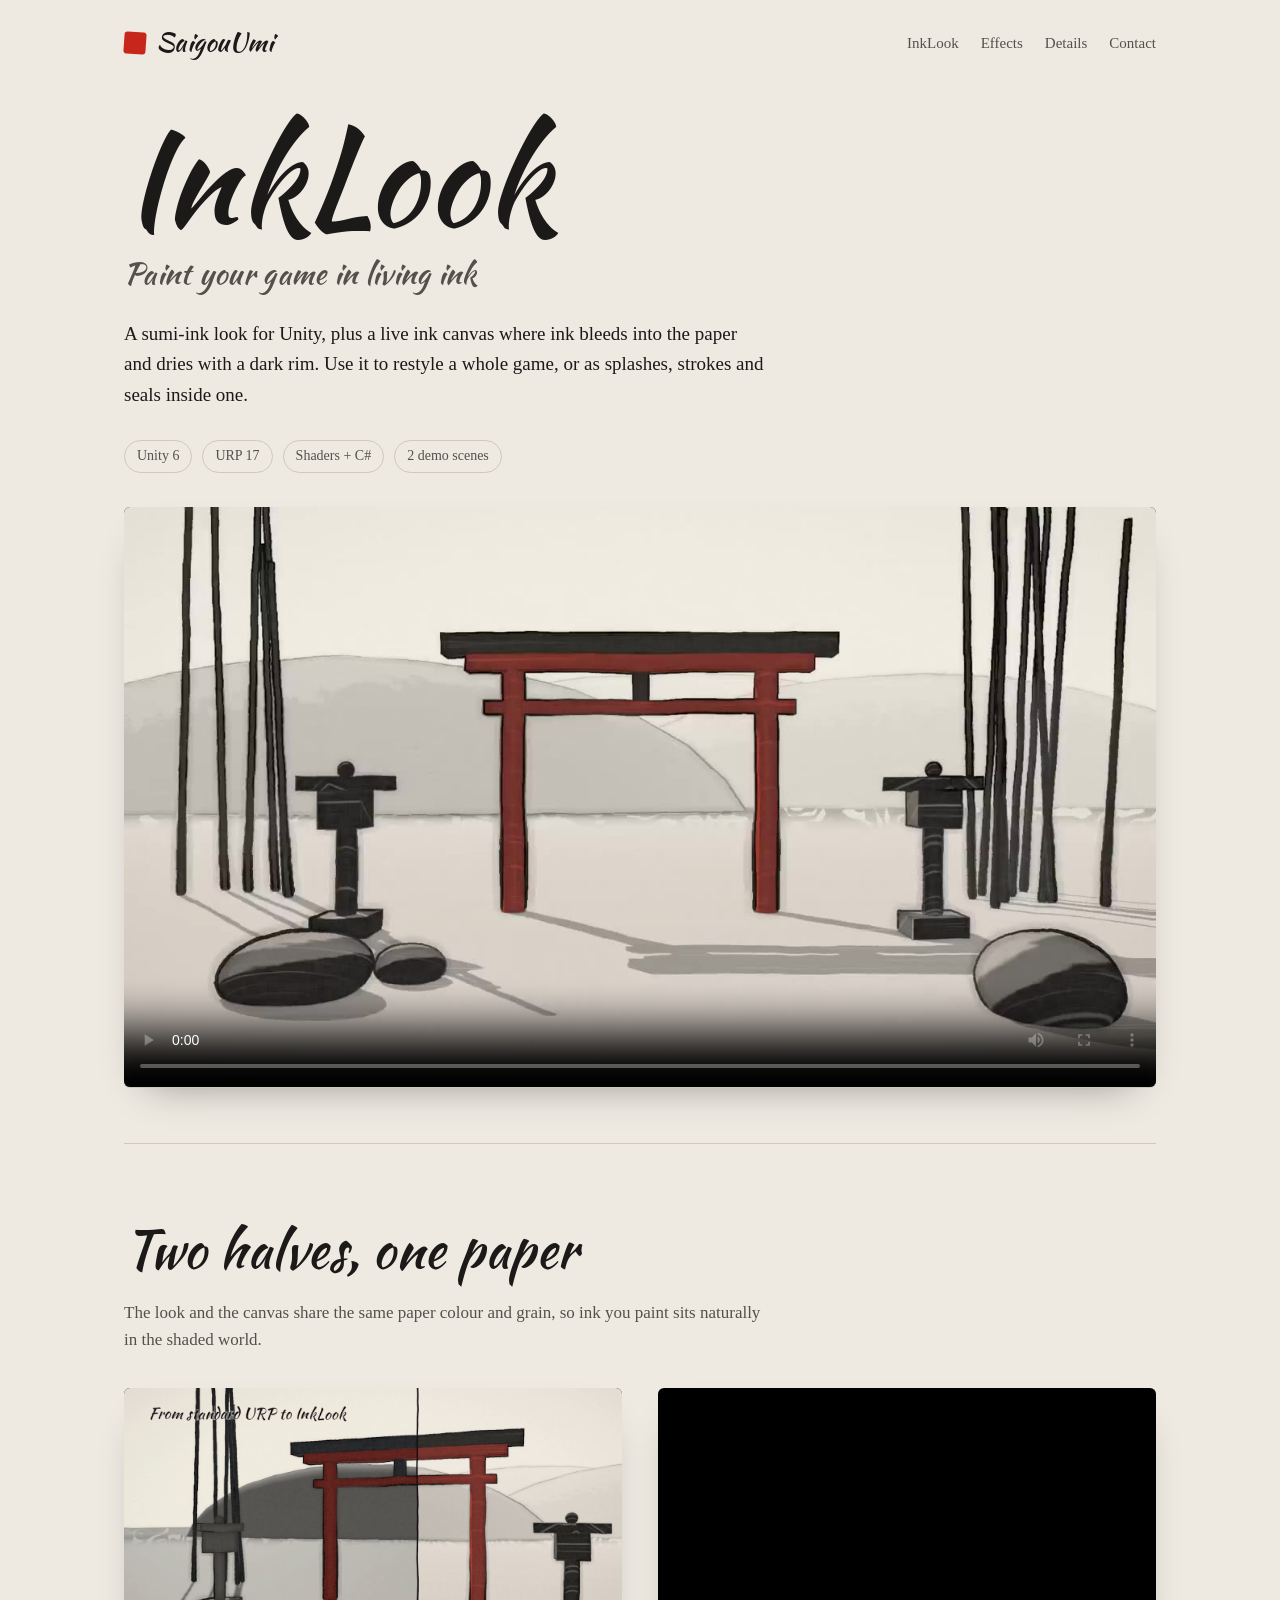
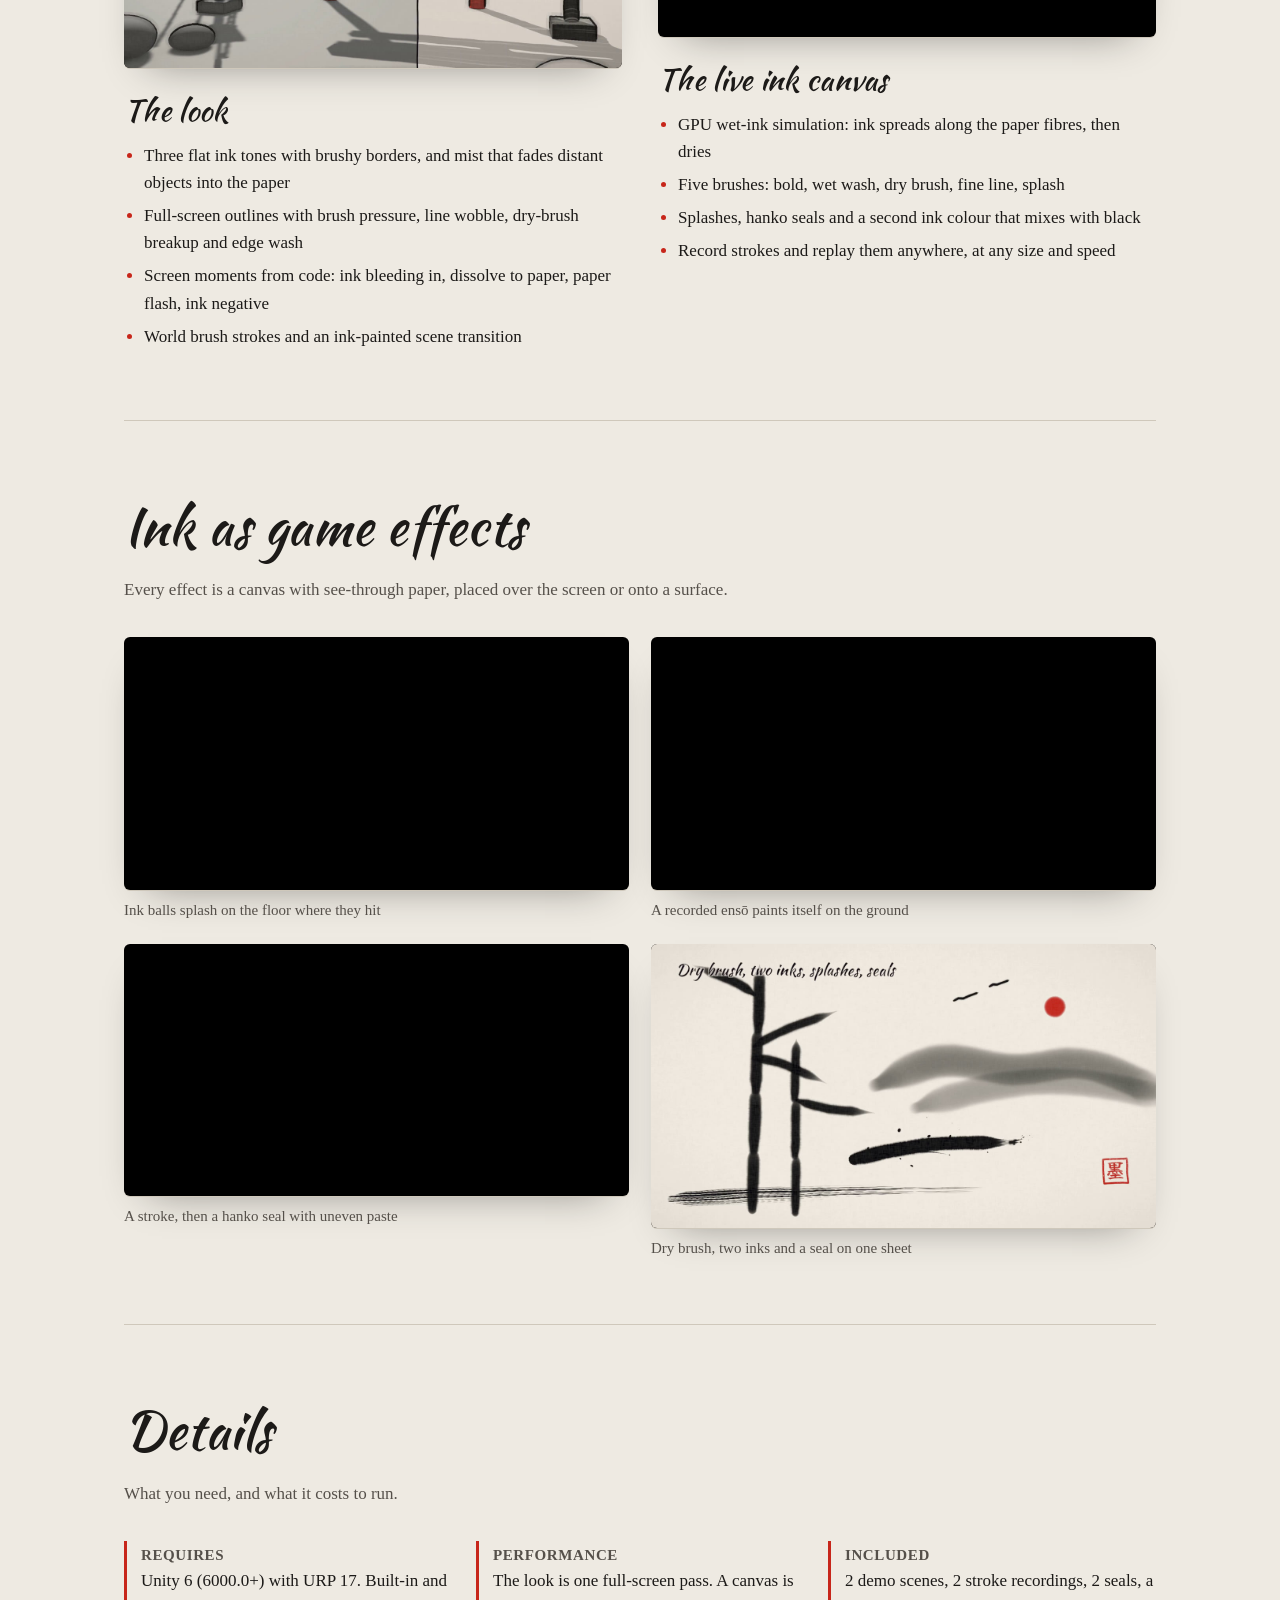
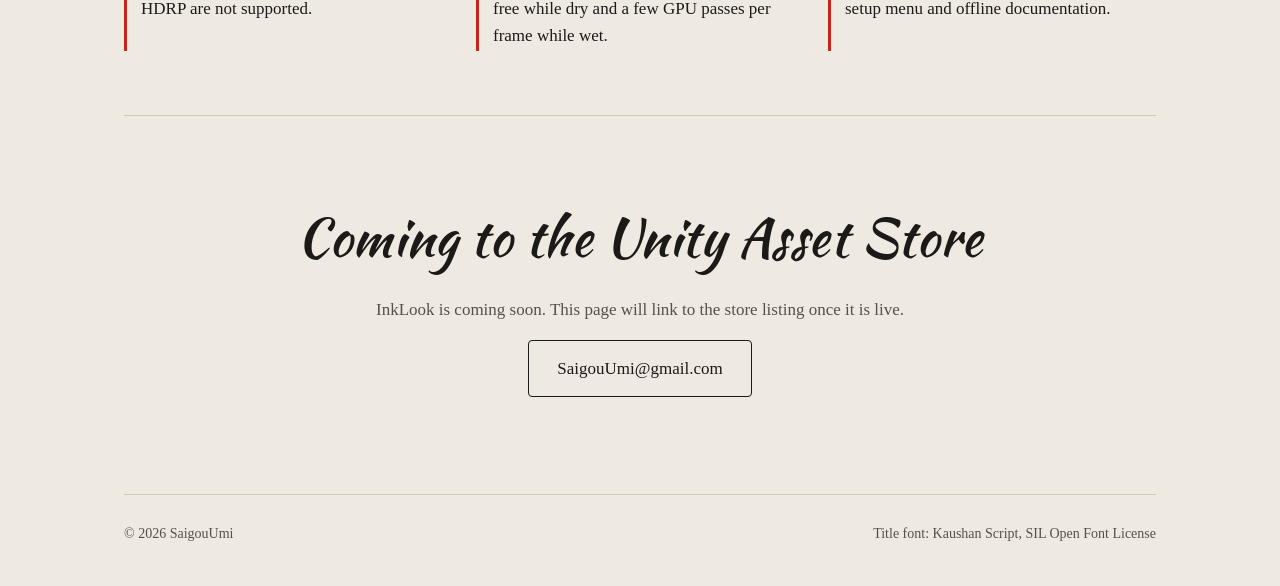
==== index.html @ b43e81ab "Documentation + Marketing Website." ====
<!DOCTYPE html>
<html lang="en">
<head>
<meta charset="utf-8">
<meta name="viewport" content="width=device-width, initial-scale=1">
<title>SaigouUmi · InkLook for Unity</title>
<meta name="description" content="InkLook: a sumi-ink look and a live wet-ink canvas for Unity 6 URP, by SaigouUmi.">
<meta property="og:title" content="InkLook by SaigouUmi">
<meta property="og:description" content="Paint your game in living ink. A sumi-ink look and live wet-ink canvas for Unity 6 URP.">
<meta property="og:image" content="media/cover.jpg">
<link rel="icon" href="favicon.png">
<style>
@font-face { font-family: "Kaushan"; src: url("fonts/KaushanScript-Regular.ttf") format("truetype"); font-display: swap; }
:root {
  --paper: #eeeae2;
  --paper-deep: #e4dfd4;
  --ink: #1c1a18;
  --ink-soft: #55504a;
  --rule: #cfc8bb;
  --red: #c7261a;
}
* { box-sizing: border-box; }
html { scroll-behavior: smooth; }
body {
  margin: 0; background: var(--paper); color: var(--ink);
  font: 17px/1.6 "Iowan Old Style", "Palatino Linotype", Palatino, Georgia, serif;
}
a { color: inherit; text-decoration-color: var(--red); text-underline-offset: 3px; }
.wrap { max-width: 1080px; margin: 0 auto; padding: 0 24px; }
.brush { font-family: "Kaushan", cursive; font-weight: 400; letter-spacing: .01em; }

header.top { display: flex; align-items: center; justify-content: space-between; padding: 22px 0; }
header.top .mark { display: flex; align-items: center; gap: 10px; font-size: 26px; text-decoration: none; }
header.top .mark i { width: 22px; height: 22px; background: var(--red); border-radius: 3px; display: inline-block; transform: rotate(4deg); }
header.top nav a { margin-left: 22px; font-size: 15px; color: var(--ink-soft); text-decoration: none; }
header.top nav a:hover { color: var(--ink); }

.hero { padding: 28px 0 56px; }
.hero h1 { font-size: clamp(64px, 11vw, 132px); line-height: .95; margin: 0; }
.hero .tag { font-size: clamp(22px, 3vw, 30px); margin: 10px 0 0; color: var(--ink-soft); }
.hero .lede { max-width: 640px; margin: 22px 0 30px; font-size: 19px; }
.badges { display: flex; flex-wrap: wrap; gap: 10px; margin-bottom: 34px; }
.badges span { border: 1px solid var(--rule); padding: 4px 12px; border-radius: 999px; font-size: 14px; color: var(--ink-soft); }
.frame { background: #000; border-radius: 6px; overflow: hidden; box-shadow: 0 1px 0 var(--rule), 0 18px 40px -24px rgba(0,0,0,.45); }
.frame video, .frame img { display: block; width: 100%; height: auto; }

section { padding: 64px 0; border-top: 1px solid var(--rule); }
section h2 { font-size: clamp(36px, 5vw, 52px); margin: 0 0 8px; }
section .sub { color: var(--ink-soft); margin: 0 0 34px; max-width: 640px; }

.halves { display: grid; grid-template-columns: 1fr 1fr; gap: 36px; }
.half h3 { font-size: 30px; margin: 18px 0 8px; }
.half ul { margin: 0; padding-left: 20px; }
.half li { margin: 6px 0; }
.half li::marker { color: var(--red); }

.loops { display: grid; grid-template-columns: repeat(2, 1fr); gap: 22px; }
.loop figcaption { font-size: 15px; color: var(--ink-soft); margin-top: 8px; }
figure { margin: 0; }

.shots { display: grid; grid-template-columns: repeat(3, 1fr); gap: 16px; }

.facts { display: grid; grid-template-columns: repeat(3, 1fr); gap: 24px; }
.facts div { border-left: 3px solid var(--red); padding: 2px 0 2px 14px; }
.facts b { display: block; font-size: 15px; letter-spacing: .04em; text-transform: uppercase; color: var(--ink-soft); font-weight: 600; }

.cta { text-align: center; padding: 80px 0; }
.cta h2 { margin-bottom: 14px; }
.button { display: inline-block; background: var(--ink); color: var(--paper); text-decoration: none; padding: 14px 28px; border-radius: 4px; font-size: 17px; }
.button.soon { background: transparent; color: var(--ink); border: 1.5px solid var(--ink); }
.cta p { color: var(--ink-soft); }

footer { border-top: 1px solid var(--rule); padding: 28px 0 40px; color: var(--ink-soft); font-size: 14px; display: flex; justify-content: space-between; flex-wrap: wrap; gap: 12px; }

@media (max-width: 760px) {
  .halves, .loops, .shots, .facts { grid-template-columns: 1fr; }
  header.top nav { display: none; }
}
</style>
</head>
<body>
<div class="wrap">
  <header class="top">
    <a class="mark brush" href="#"><i></i>SaigouUmi</a>
    <nav><a href="#inklook">InkLook</a><a href="#effects">Effects</a><a href="#details">Details</a><a href="#contact">Contact</a></nav>
  </header>

  <div class="hero" id="inklook">
    <h1 class="brush">InkLook</h1>
    <p class="tag brush">Paint your game in living ink</p>
    <p class="lede">A sumi-ink look for Unity, plus a live ink canvas where ink bleeds into the paper and dries with a dark rim. Use it to restyle a whole game, or as splashes, strokes and seals inside one.</p>
    <div class="badges"><span>Unity 6</span><span>URP 17</span><span>Shaders + C#</span><span>2 demo scenes</span></div>
    <div class="frame">
      <video controls preload="metadata" poster="media/poster.jpg" playsinline>
        <source src="media/trailer.mp4" type="video/mp4">
      </video>
    </div>
  </div>

  <section>
    <h2 class="brush">Two halves, one paper</h2>
    <p class="sub">The look and the canvas share the same paper colour and grain, so ink you paint sits naturally in the shaded world.</p>
    <div class="halves">
      <div class="half">
        <div class="frame"><img src="media/shot_02.jpg" alt="A torii gate split between standard URP lighting and the InkLook ink style" loading="lazy"></div>
        <h3 class="brush">The look</h3>
        <ul>
          <li>Three flat ink tones with brushy borders, and mist that fades distant objects into the paper</li>
          <li>Full-screen outlines with brush pressure, line wobble, dry-brush breakup and edge wash</li>
          <li>Screen moments from code: ink bleeding in, dissolve to paper, paper flash, ink negative</li>
          <li>World brush strokes and an ink-painted scene transition</li>
        </ul>
      </div>
      <div class="half">
        <div class="frame"><video autoplay muted loop playsinline preload="metadata" src="media/loop_wet.mp4" aria-label="A wet ink wash bleeding into paper"></video></div>
        <h3 class="brush">The live ink canvas</h3>
        <ul>
          <li>GPU wet-ink simulation: ink spreads along the paper fibres, then dries</li>
          <li>Five brushes: bold, wet wash, dry brush, fine line, splash</li>
          <li>Splashes, hanko seals and a second ink colour that mixes with black</li>
          <li>Record strokes and replay them anywhere, at any size and speed</li>
        </ul>
      </div>
    </div>
  </section>

  <section id="effects">
    <h2 class="brush">Ink as game effects</h2>
    <p class="sub">Every effect is a canvas with see-through paper, placed over the screen or onto a surface.</p>
    <div class="loops">
      <figure class="loop"><div class="frame"><video autoplay muted loop playsinline preload="metadata" src="media/loop_floor.mp4"></video></div><figcaption>Ink balls splash on the floor where they hit</figcaption></figure>
      <figure class="loop"><div class="frame"><video autoplay muted loop playsinline preload="metadata" src="media/loop_enso.mp4"></video></div><figcaption>A recorded ensō paints itself on the ground</figcaption></figure>
      <figure class="loop"><div class="frame"><video autoplay muted loop playsinline preload="metadata" src="media/loop_seal.mp4"></video></div><figcaption>A stroke, then a hanko seal with uneven paste</figcaption></figure>
      <figure class="loop"><div class="frame"><img src="media/shot_05.jpg" alt="Brush strokes, a vermilion sun and a red seal painted on the canvas" loading="lazy"></div><figcaption>Dry brush, two inks and a seal on one sheet</figcaption></figure>
    </div>
  </section>

  <section id="details">
    <h2 class="brush">Details</h2>
    <p class="sub">What you need, and what it costs to run.</p>
    <div class="facts">
      <div><b>Requires</b>Unity 6 (6000.0+) with URP 17. Built-in and HDRP are not supported.</div>
      <div><b>Performance</b>The look is one full-screen pass. A canvas is free while dry and a few GPU passes per frame while wet.</div>
      <div><b>Included</b>2 demo scenes, 2 stroke recordings, 2 seals, a setup menu and offline documentation.</div>
    </div>
  </section>

  <section class="cta" id="contact">
    <h2 class="brush">Coming to the Unity Asset Store</h2>
    <p>InkLook is coming soon. This page will link to the store listing once it is live.</p>
    <p><a class="button soon" href="mailto:SaigouUmi@gmail.com">SaigouUmi@gmail.com</a></p>
  </section>

  <footer>
    <span>© 2026 SaigouUmi</span>
    <span>Title font: Kaushan Script, SIL Open Font License</span>
  </footer>
</div>
</body>
</html>
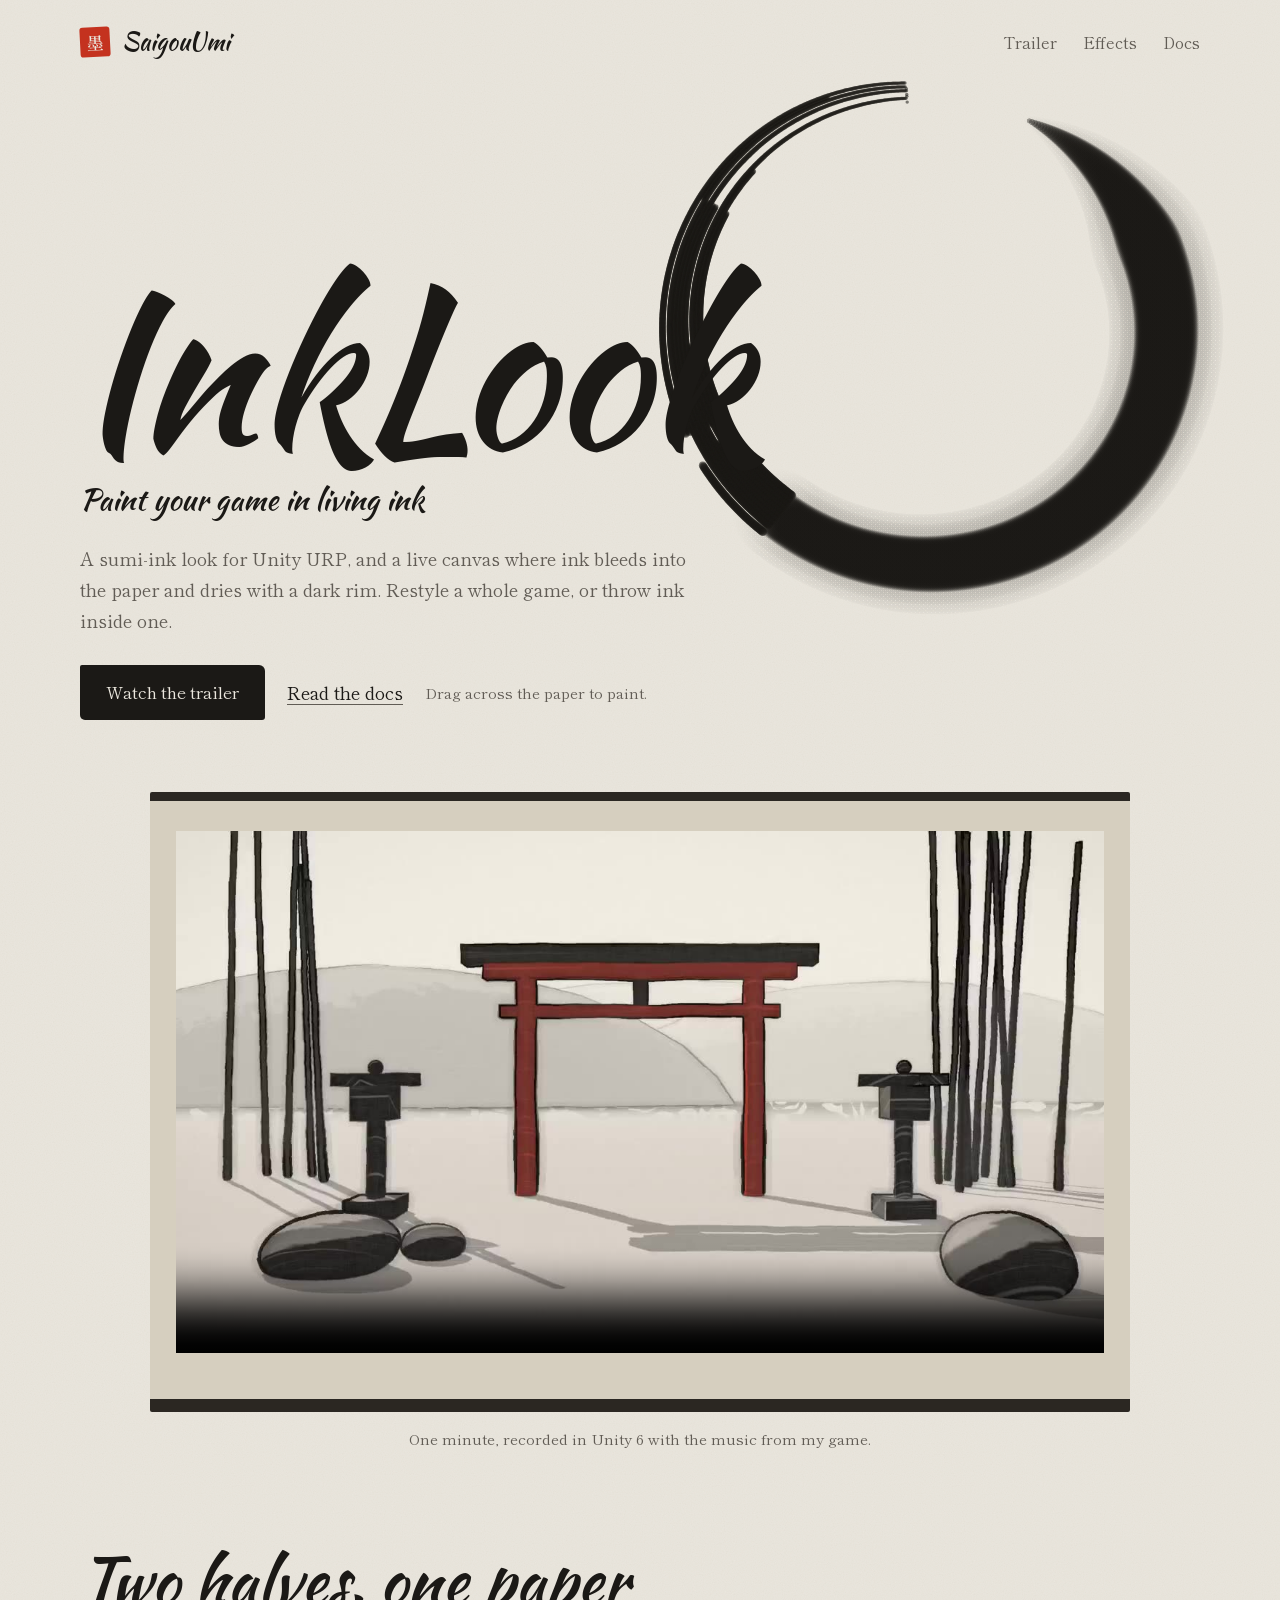
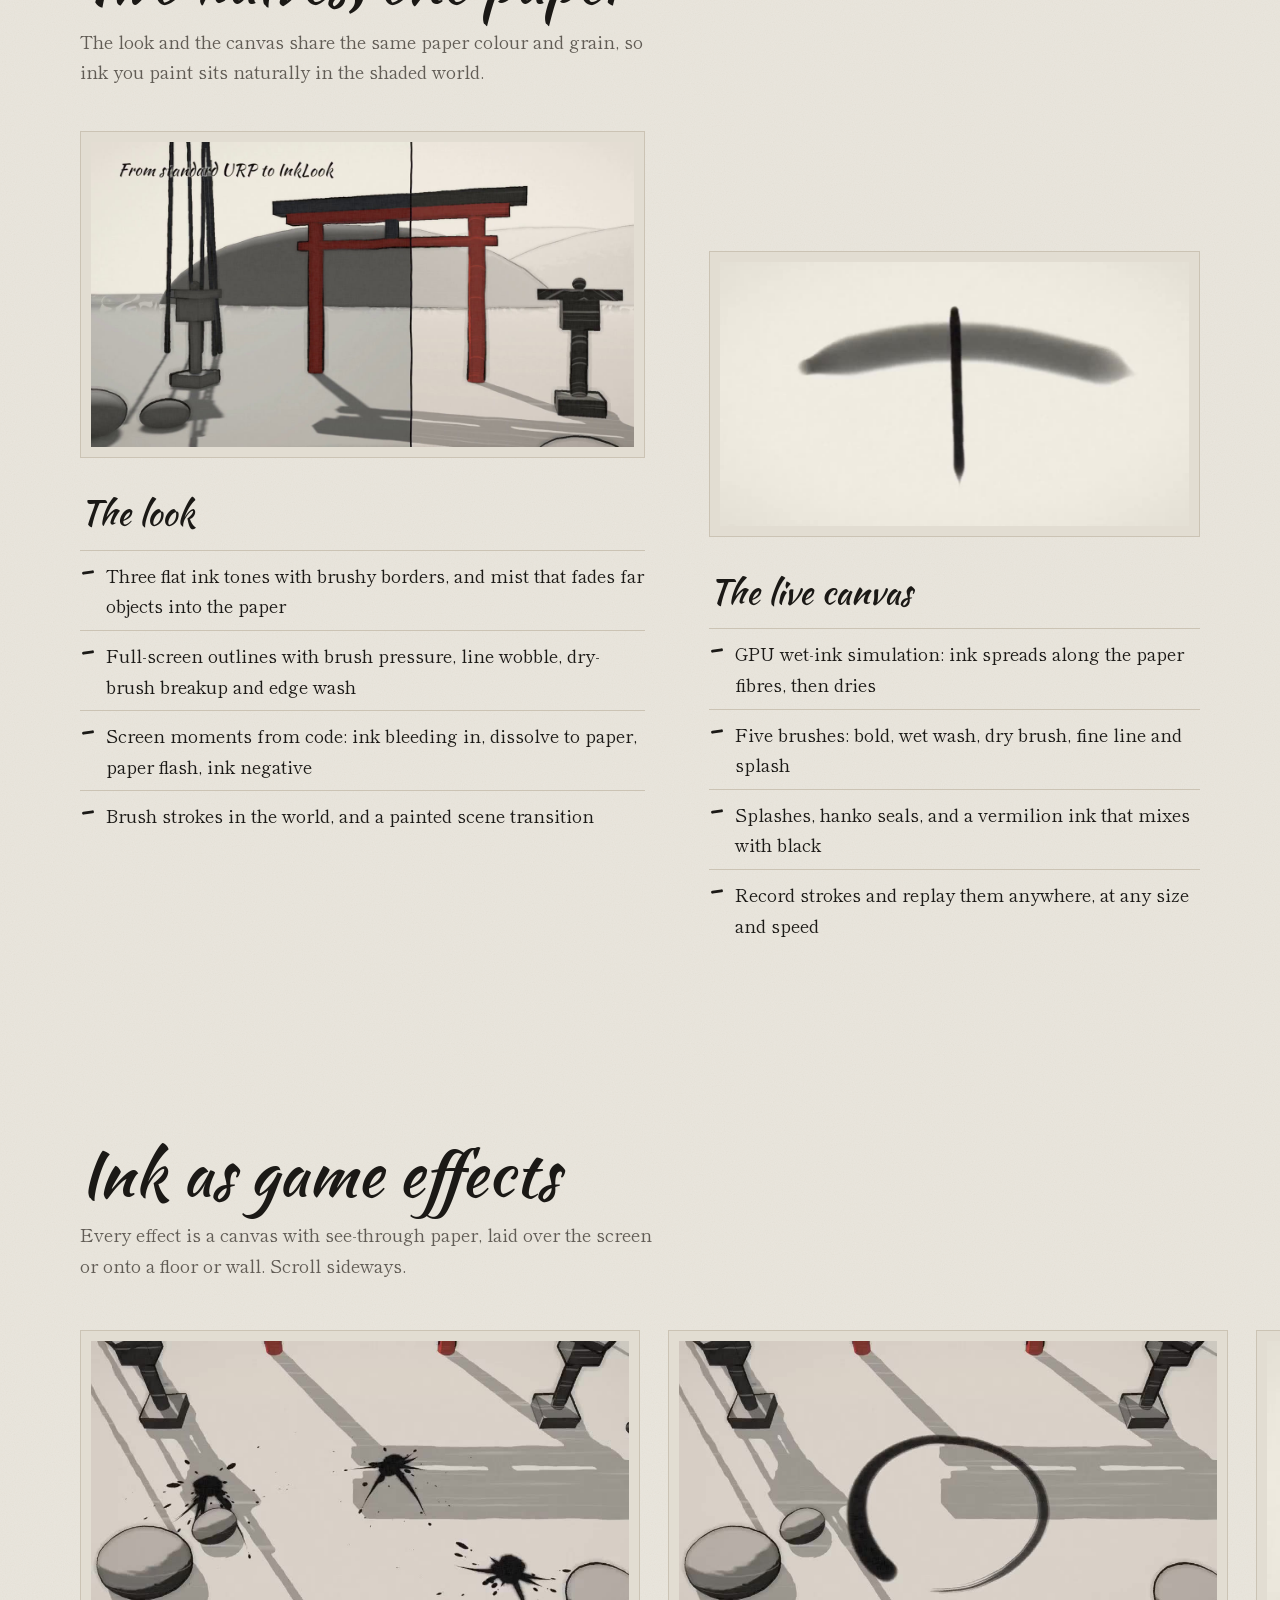
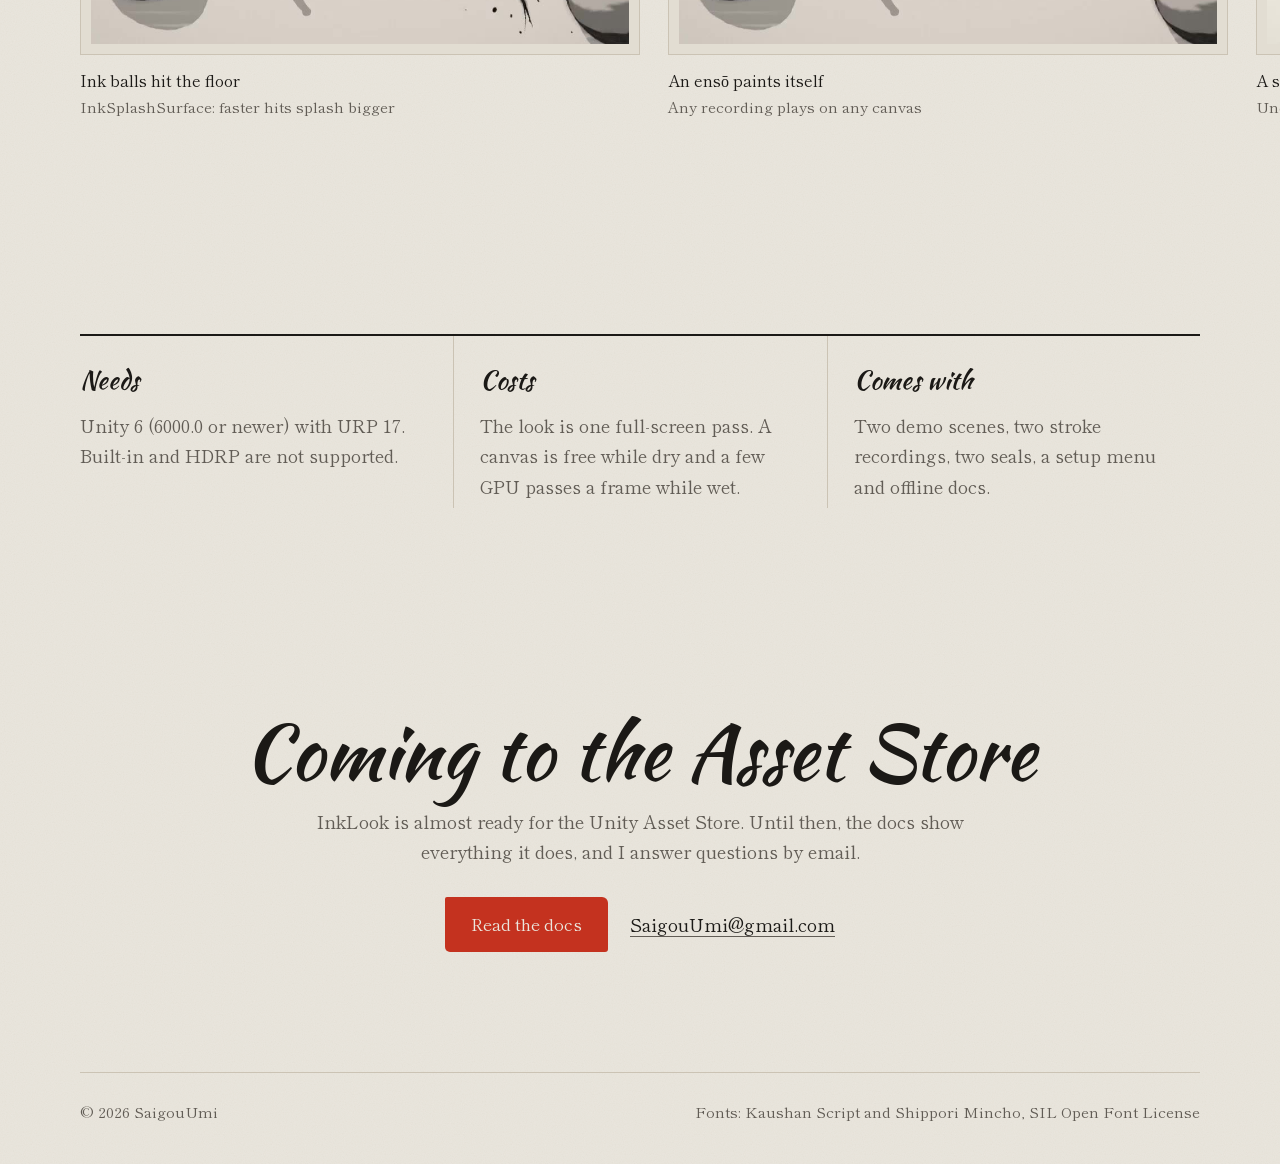
==== commit f304bcc5: "Update index.html" ====
--- a/index.html
+++ b/index.html
@@ -3,121 +3,73 @@
 <head>
 <meta charset="utf-8">
 <meta name="viewport" content="width=device-width, initial-scale=1">
-<title>SaigouUmi · InkLook for Unity</title>
-<meta name="description" content="InkLook: a sumi-ink look and a live wet-ink canvas for Unity 6 URP, by SaigouUmi.">
+<title>InkLook · sumi ink for Unity URP · SaigouUmi</title>
+<meta name="description" content="InkLook makes a Unity game look painted in sumi ink, with a live canvas where ink bleeds into the paper. Unity 6, URP 17.">
 <meta property="og:title" content="InkLook by SaigouUmi">
-<meta property="og:description" content="Paint your game in living ink. A sumi-ink look and live wet-ink canvas for Unity 6 URP.">
-<meta property="og:image" content="media/cover.jpg">
+<meta property="og:description" content="Paint your game in living ink. A sumi-ink look and a live wet-ink canvas for Unity 6 URP.">
+<meta property="og:image" content="https://saigouumi.github.io/inklook/media/cover.jpg">
 <link rel="icon" href="favicon.png">
-<style>
-@font-face { font-family: "Kaushan"; src: url("fonts/KaushanScript-Regular.ttf") format("truetype"); font-display: swap; }
-:root {
-  --paper: #eeeae2;
-  --paper-deep: #e4dfd4;
-  --ink: #1c1a18;
-  --ink-soft: #55504a;
-  --rule: #cfc8bb;
-  --red: #c7261a;
-}
-* { box-sizing: border-box; }
-html { scroll-behavior: smooth; }
-body {
-  margin: 0; background: var(--paper); color: var(--ink);
-  font: 17px/1.6 "Iowan Old Style", "Palatino Linotype", Palatino, Georgia, serif;
-}
-a { color: inherit; text-decoration-color: var(--red); text-underline-offset: 3px; }
-.wrap { max-width: 1080px; margin: 0 auto; padding: 0 24px; }
-.brush { font-family: "Kaushan", cursive; font-weight: 400; letter-spacing: .01em; }
-
-header.top { display: flex; align-items: center; justify-content: space-between; padding: 22px 0; }
-header.top .mark { display: flex; align-items: center; gap: 10px; font-size: 26px; text-decoration: none; }
-header.top .mark i { width: 22px; height: 22px; background: var(--red); border-radius: 3px; display: inline-block; transform: rotate(4deg); }
-header.top nav a { margin-left: 22px; font-size: 15px; color: var(--ink-soft); text-decoration: none; }
-header.top nav a:hover { color: var(--ink); }
-
-.hero { padding: 28px 0 56px; }
-.hero h1 { font-size: clamp(64px, 11vw, 132px); line-height: .95; margin: 0; }
-.hero .tag { font-size: clamp(22px, 3vw, 30px); margin: 10px 0 0; color: var(--ink-soft); }
-.hero .lede { max-width: 640px; margin: 22px 0 30px; font-size: 19px; }
-.badges { display: flex; flex-wrap: wrap; gap: 10px; margin-bottom: 34px; }
-.badges span { border: 1px solid var(--rule); padding: 4px 12px; border-radius: 999px; font-size: 14px; color: var(--ink-soft); }
-.frame { background: #000; border-radius: 6px; overflow: hidden; box-shadow: 0 1px 0 var(--rule), 0 18px 40px -24px rgba(0,0,0,.45); }
-.frame video, .frame img { display: block; width: 100%; height: auto; }
-
-section { padding: 64px 0; border-top: 1px solid var(--rule); }
-section h2 { font-size: clamp(36px, 5vw, 52px); margin: 0 0 8px; }
-section .sub { color: var(--ink-soft); margin: 0 0 34px; max-width: 640px; }
-
-.halves { display: grid; grid-template-columns: 1fr 1fr; gap: 36px; }
-.half h3 { font-size: 30px; margin: 18px 0 8px; }
-.half ul { margin: 0; padding-left: 20px; }
-.half li { margin: 6px 0; }
-.half li::marker { color: var(--red); }
-
-.loops { display: grid; grid-template-columns: repeat(2, 1fr); gap: 22px; }
-.loop figcaption { font-size: 15px; color: var(--ink-soft); margin-top: 8px; }
-figure { margin: 0; }
-
-.shots { display: grid; grid-template-columns: repeat(3, 1fr); gap: 16px; }
-
-.facts { display: grid; grid-template-columns: repeat(3, 1fr); gap: 24px; }
-.facts div { border-left: 3px solid var(--red); padding: 2px 0 2px 14px; }
-.facts b { display: block; font-size: 15px; letter-spacing: .04em; text-transform: uppercase; color: var(--ink-soft); font-weight: 600; }
-
-.cta { text-align: center; padding: 80px 0; }
-.cta h2 { margin-bottom: 14px; }
-.button { display: inline-block; background: var(--ink); color: var(--paper); text-decoration: none; padding: 14px 28px; border-radius: 4px; font-size: 17px; }
-.button.soon { background: transparent; color: var(--ink); border: 1.5px solid var(--ink); }
-.cta p { color: var(--ink-soft); }
-
-footer { border-top: 1px solid var(--rule); padding: 28px 0 40px; color: var(--ink-soft); font-size: 14px; display: flex; justify-content: space-between; flex-wrap: wrap; gap: 12px; }
-
-@media (max-width: 760px) {
-  .halves, .loops, .shots, .facts { grid-template-columns: 1fr; }
-  header.top nav { display: none; }
-}
-</style>
+<link rel="preconnect" href="https://fonts.googleapis.com">
+<link rel="preconnect" href="https://fonts.gstatic.com" crossorigin>
+<link href="https://fonts.googleapis.com/css2?family=Shippori+Mincho:wght@400;600&display=swap" rel="stylesheet">
+<link rel="stylesheet" href="style.css">
 </head>
 <body>
-<div class="wrap">
-  <header class="top">
-    <a class="mark brush" href="#"><i></i>SaigouUmi</a>
-    <nav><a href="#inklook">InkLook</a><a href="#effects">Effects</a><a href="#details">Details</a><a href="#contact">Contact</a></nav>
-  </header>
-
-  <div class="hero" id="inklook">
-    <h1 class="brush">InkLook</h1>
-    <p class="tag brush">Paint your game in living ink</p>
-    <p class="lede">A sumi-ink look for Unity, plus a live ink canvas where ink bleeds into the paper and dries with a dark rim. Use it to restyle a whole game, or as splashes, strokes and seals inside one.</p>
-    <div class="badges"><span>Unity 6</span><span>URP 17</span><span>Shaders + C#</span><span>2 demo scenes</span></div>
-    <div class="frame">
+
+<div class="hero">
+  <canvas id="enso" aria-hidden="true"></canvas>
+  <canvas id="wet" aria-label="Paper you can paint on with your mouse or finger"></canvas>
+  <div class="wrap">
+    <header class="bar">
+      <a class="maker brush" href="./"><span class="seal" aria-hidden="true">墨</span>SaigouUmi</a>
+      <nav><a href="#trailer">Trailer</a><a href="#effects">Effects</a><a href="docs.html">Docs</a></nav>
+    </header>
+    <div class="copy">
+      <h1 class="wordmark brush">InkLook</h1>
+      <p class="tag brush">Paint your game in living ink</p>
+      <p class="lede">A sumi-ink look for Unity URP, and a live canvas where ink bleeds into the paper and dries with a dark rim. Restyle a whole game, or throw ink inside one.</p>
+      <div class="actions">
+        <a class="btn" href="#trailer">Watch the trailer</a>
+        <a href="docs.html">Read the docs</a>
+        <span class="hint">Drag across the paper to paint.</span>
+      </div>
+    </div>
+  </div>
+</div>
+
+<main class="wrap">
+  <div class="scroll" id="trailer">
+    <div class="mount">
       <video controls preload="metadata" poster="media/poster.jpg" playsinline>
         <source src="media/trailer.mp4" type="video/mp4">
       </video>
     </div>
+    <p>One minute, recorded in Unity 6 with the music from my game.</p>
   </div>
 
   <section>
-    <h2 class="brush">Two halves, one paper</h2>
-    <p class="sub">The look and the canvas share the same paper colour and grain, so ink you paint sits naturally in the shaded world.</p>
+    <div class="lead-in">
+      <h2 class="brush">Two halves, one paper</h2>
+      <p>The look and the canvas share the same paper colour and grain, so ink you paint sits naturally in the shaded world.</p>
+    </div>
     <div class="halves">
       <div class="half">
-        <div class="frame"><img src="media/shot_02.jpg" alt="A torii gate split between standard URP lighting and the InkLook ink style" loading="lazy"></div>
+        <div class="frame"><img src="media/shot_02.jpg" alt="A torii gate, half in standard URP lighting and half in the InkLook style" width="1280" height="720"></div>
         <h3 class="brush">The look</h3>
         <ul>
-          <li>Three flat ink tones with brushy borders, and mist that fades distant objects into the paper</li>
+          <li>Three flat ink tones with brushy borders, and mist that fades far objects into the paper</li>
           <li>Full-screen outlines with brush pressure, line wobble, dry-brush breakup and edge wash</li>
           <li>Screen moments from code: ink bleeding in, dissolve to paper, paper flash, ink negative</li>
-          <li>World brush strokes and an ink-painted scene transition</li>
+          <li>Brush strokes in the world, and a painted scene transition</li>
         </ul>
       </div>
       <div class="half">
-        <div class="frame"><video autoplay muted loop playsinline preload="metadata" src="media/loop_wet.mp4" aria-label="A wet ink wash bleeding into paper"></video></div>
-        <h3 class="brush">The live ink canvas</h3>
+        <div class="frame"><video autoplay muted loop playsinline preload="metadata" poster="media/poster_wet.jpg" src="media/loop_wet.mp4" aria-label="A wet wash bleeding into the paper, crossed by a bold stroke"></video></div>
+        <h3 class="brush">The live canvas</h3>
         <ul>
           <li>GPU wet-ink simulation: ink spreads along the paper fibres, then dries</li>
-          <li>Five brushes: bold, wet wash, dry brush, fine line, splash</li>
-          <li>Splashes, hanko seals and a second ink colour that mixes with black</li>
+          <li>Five brushes: bold, wet wash, dry brush, fine line and splash</li>
+          <li>Splashes, hanko seals, and a vermilion ink that mixes with black</li>
           <li>Record strokes and replay them anywhere, at any size and speed</li>
         </ul>
       </div>
@@ -125,36 +77,149 @@
   </section>
 
   <section id="effects">
-    <h2 class="brush">Ink as game effects</h2>
-    <p class="sub">Every effect is a canvas with see-through paper, placed over the screen or onto a surface.</p>
-    <div class="loops">
-      <figure class="loop"><div class="frame"><video autoplay muted loop playsinline preload="metadata" src="media/loop_floor.mp4"></video></div><figcaption>Ink balls splash on the floor where they hit</figcaption></figure>
-      <figure class="loop"><div class="frame"><video autoplay muted loop playsinline preload="metadata" src="media/loop_enso.mp4"></video></div><figcaption>A recorded ensō paints itself on the ground</figcaption></figure>
-      <figure class="loop"><div class="frame"><video autoplay muted loop playsinline preload="metadata" src="media/loop_seal.mp4"></video></div><figcaption>A stroke, then a hanko seal with uneven paste</figcaption></figure>
-      <figure class="loop"><div class="frame"><img src="media/shot_05.jpg" alt="Brush strokes, a vermilion sun and a red seal painted on the canvas" loading="lazy"></div><figcaption>Dry brush, two inks and a seal on one sheet</figcaption></figure>
+    <div class="lead-in">
+      <h2 class="brush">Ink as game effects</h2>
+      <p>Every effect is a canvas with see-through paper, laid over the screen or onto a floor or wall. Scroll sideways.</p>
+    </div>
+    <div class="emaki" tabindex="0" aria-label="Effect clips, scroll sideways">
+      <figure><div class="frame"><video autoplay muted loop playsinline preload="metadata" poster="media/poster_floor.jpg" src="media/loop_floor.mp4"></video></div>
+        <figcaption>Ink balls hit the floor<span>InkSplashSurface: faster hits splash bigger</span></figcaption></figure>
+      <figure><div class="frame"><video autoplay muted loop playsinline preload="metadata" poster="media/poster_enso.jpg" src="media/loop_enso.mp4"></video></div>
+        <figcaption>An ensō paints itself<span>Any recording plays on any canvas</span></figcaption></figure>
+      <figure><div class="frame"><video autoplay muted loop playsinline preload="metadata" poster="media/poster_seal.jpg" src="media/loop_seal.mp4"></video></div>
+        <figcaption>A stroke, then a seal<span>Uneven paste and missed specks, like a real hanko</span></figcaption></figure>
+      <figure><div class="frame"><img src="media/shot_05.jpg" alt="Bamboo in dry brush, a vermilion sun, a wash and a red seal on one sheet" width="1280" height="720"></div>
+        <figcaption>Two inks on one sheet<span>Dry brush, wash, vermilion and a seal</span></figcaption></figure>
     </div>
   </section>
 
-  <section id="details">
-    <h2 class="brush">Details</h2>
-    <p class="sub">What you need, and what it costs to run.</p>
+  <section>
     <div class="facts">
-      <div><b>Requires</b>Unity 6 (6000.0+) with URP 17. Built-in and HDRP are not supported.</div>
-      <div><b>Performance</b>The look is one full-screen pass. A canvas is free while dry and a few GPU passes per frame while wet.</div>
-      <div><b>Included</b>2 demo scenes, 2 stroke recordings, 2 seals, a setup menu and offline documentation.</div>
+      <div><h3 class="brush">Needs</h3><p>Unity 6 (6000.0 or newer) with URP 17. Built-in and HDRP are not supported.</p></div>
+      <div><h3 class="brush">Costs</h3><p>The look is one full-screen pass. A canvas is free while dry and a few GPU passes a frame while wet.</p></div>
+      <div><h3 class="brush">Comes with</h3><p>Two demo scenes, two stroke recordings, two seals, a setup menu and offline docs.</p></div>
     </div>
   </section>
 
-  <section class="cta" id="contact">
-    <h2 class="brush">Coming to the Unity Asset Store</h2>
-    <p>InkLook is coming soon. This page will link to the store listing once it is live.</p>
-    <p><a class="button soon" href="mailto:SaigouUmi@gmail.com">SaigouUmi@gmail.com</a></p>
-  </section>
+  <div class="closing">
+    <h2 class="brush">Coming to the Asset Store</h2>
+    <p>InkLook is almost ready for the Unity Asset Store. Until then, the docs show everything it does, and I answer questions by email.</p>
+    <div class="actions">
+      <a class="btn shu" href="docs.html">Read the docs</a>
+      <a href="mailto:SaigouUmi@gmail.com">SaigouUmi@gmail.com</a>
+    </div>
+  </div>
 
   <footer>
     <span>© 2026 SaigouUmi</span>
-    <span>Title font: Kaushan Script, SIL Open Font License</span>
+    <span>Fonts: Kaushan Script and Shippori Mincho, SIL Open Font License</span>
   </footer>
-</div>
+</main>
+
+<script>
+/* Paper you can paint on. The ensō paints itself once; your strokes
+   bleed a little and fade, like InkScreenFx in the package. */
+(function () {
+  var hero = document.querySelector('.hero');
+  var base = document.getElementById('enso'), wet = document.getElementById('wet');
+  var b = base.getContext('2d'), w = wet.getContext('2d');
+  var calm = matchMedia('(prefers-reduced-motion: reduce)').matches;
+  var W, H, dpr, ensoDone = false, fading = false, lastInk = 0;
+
+  function size() {
+    dpr = Math.min(devicePixelRatio || 1, 2);
+    W = hero.clientWidth; H = hero.clientHeight;
+    [base, wet].forEach(function (c) { c.width = W * dpr; c.height = H * dpr; });
+    b.setTransform(dpr, 0, 0, dpr, 0, 0); w.setTransform(dpr, 0, 0, dpr, 0, 0);
+    if (ensoDone) enso(1);
+  }
+
+  //one soft dab with a faint wash around it
+  function dab(ctx, x, y, r, a) {
+    var g = ctx.createRadialGradient(x, y, 0, x, y, r * 1.9);
+    g.addColorStop(0, 'rgba(27,25,22,' + (a * 0.06) + ')');
+    g.addColorStop(1, 'rgba(27,25,22,0)');
+    ctx.fillStyle = g; ctx.beginPath(); ctx.arc(x, y, r * 1.9, 0, 6.283); ctx.fill();
+    g = ctx.createRadialGradient(x, y, r * 0.2, x, y, r);
+    g.addColorStop(0, 'rgba(27,25,22,' + a + ')');
+    g.addColorStop(0.75, 'rgba(27,25,22,' + (a * 0.85) + ')');
+    g.addColorStop(1, 'rgba(27,25,22,0)');
+    ctx.fillStyle = g; ctx.beginPath(); ctx.arc(x, y, r, 0, 6.283); ctx.fill();
+  }
+
+  //bristles: each one keeps its streak and drops out as the brush runs dry
+  function bristles(ctx, x, y, nx, ny, r, dry, seed) {
+    for (var i = -5; i <= 5; i++) {
+      var s = Math.sin(seed * 12.9898 + i * 78.233) * 43758.5453; s -= Math.floor(s);
+      if (s < dry) continue;
+      var o = i / 5 * r * 0.9;
+      ctx.fillStyle = 'rgba(27,25,22,0.55)';
+      ctx.beginPath(); ctx.arc(x + nx * o, y + ny * o, Math.max(0.8, r * 0.16), 0, 6.283); ctx.fill();
+    }
+  }
+
+  function enso(t) {
+    var cx = W > 860 ? W * 0.72 : W * 0.62, cy = H * (W > 860 ? 0.42 : 0.3);
+    var R = Math.min(W, H) * (W > 860 ? 0.3 : 0.26);
+    var a0 = -1.1, sweep = 5.75, steps = 1400;
+    b.clearRect(0, 0, W, H);
+    for (var i = 0; i <= steps * t; i++) {
+      var u = i / steps, a = a0 + sweep * u;
+      var rr = R * (1 + 0.03 * Math.sin(u * 9));
+      var x = cx + Math.cos(a) * rr, y = cy + Math.sin(a) * rr;
+      var width = R * (0.13 * Math.min(1, u * 8) * (1 - 0.75 * u * u) + 0.012);
+      var dry = Math.max(0, (u - 0.55) * 1.6);
+      if (dry < 0.05) { if (i % 3 === 0) dab(b, x, y, width, 0.42); }
+      else bristles(b, x, y, Math.cos(a), Math.sin(a), width, dry * 0.85, 3.1 + Math.floor(u * 6));
+    }
+  }
+
+  function paintEnso() {
+    if (calm) { ensoDone = true; enso(1); return; }
+    var t0 = performance.now();
+    (function step(now) {
+      var t = Math.min(1, (now - t0) / 1500);
+      enso(1 - Math.pow(1 - t, 2.2));
+      if (t < 1) requestAnimationFrame(step); else ensoDone = true;
+    })(t0);
+  }
+
+  //ink you paint fades away by itself
+  function fade() {
+    w.save(); w.setTransform(1, 0, 0, 1, 0, 0);
+    w.globalCompositeOperation = 'destination-out';
+    w.fillStyle = 'rgba(0,0,0,0.018)'; w.fillRect(0, 0, wet.width, wet.height);
+    w.restore();
+    if (performance.now() - lastInk < 9000) requestAnimationFrame(fade); else { w.clearRect(0, 0, W, H); fading = false; }
+  }
+
+  var down = false, px = 0, py = 0, pt = 0, size0 = 14, seed = 1;
+  function pos(e) { var r = wet.getBoundingClientRect(); return [e.clientX - r.left, e.clientY - r.top]; }
+  wet.addEventListener('pointerdown', function (e) {
+    if (e.pointerType === 'touch' && !e.isPrimary) return;
+    down = true; var p = pos(e); px = p[0]; py = p[1]; pt = e.timeStamp; seed = Math.random() * 100;
+    dab(w, px, py, size0 * 0.8, 0.5); lastInk = performance.now();
+    if (!fading) { fading = true; requestAnimationFrame(fade); }
+  });
+  addEventListener('pointerup', function () { down = false; });
+  wet.addEventListener('pointermove', function (e) {
+    if (!down) return;
+    var p = pos(e), dx = p[0] - px, dy = p[1] - py, d = Math.hypot(dx, dy);
+    if (d < 1) return;
+    var speed = d / Math.max(1, e.timeStamp - pt);
+    var r = Math.max(3, size0 * (1.25 - Math.min(1, speed * 0.6)));
+    var nx = -dy / d, ny = dx / d, n = Math.ceil(d / (r * 0.3));
+    for (var i = 1; i <= n; i++) {
+      var x = px + dx * i / n, y = py + dy * i / n;
+      if (speed > 1.2) bristles(w, x, y, nx, ny, r, 0.35, seed);
+      else dab(w, x, y, r, 0.45);
+    }
+    px = p[0]; py = p[1]; pt = e.timeStamp; lastInk = performance.now();
+  });
+
+  addEventListener('resize', size);
+  size(); paintEnso();
+})();
+</script>
 </body>
 </html>
--- a/style.css
+++ b/style.css
@@ -0,0 +1,155 @@
+@font-face { font-family: "Kaushan"; src: url("fonts/KaushanScript-Regular.ttf") format("truetype"); font-display: swap; }
+
+:root {
+  --paper: #ebe7de;
+  --paper-2: #e2ddd2;
+  --silk: #d6cfbf;
+  --ink: #1b1916;
+  --usuzumi: #615c55;
+  --hair: #cbc3b4;
+  --shu: #c4321f;
+  --measure: 66ch;
+}
+
+* { box-sizing: border-box; }
+html { scroll-behavior: smooth; }
+@media (prefers-reduced-motion: reduce) { html { scroll-behavior: auto; } }
+
+body {
+  margin: 0;
+  color: var(--ink);
+  background-color: var(--paper);
+  background-image: url("data:image/svg+xml;utf8,<svg xmlns='http://www.w3.org/2000/svg' width='240' height='240'><filter id='n'><feTurbulence type='fractalNoise' baseFrequency='.9' numOctaves='2' stitchTiles='stitch'/><feColorMatrix values='0 0 0 0 .1 0 0 0 0 .09 0 0 0 0 .08 0 0 0 .05 0'/></filter><rect width='100%' height='100%' filter='url(%23n)'/></svg>");
+  font: 400 18px/1.7 "Shippori Mincho", "Hiragino Mincho ProN", "Yu Mincho", Georgia, serif;
+  -webkit-font-smoothing: antialiased;
+}
+
+a { color: inherit; text-decoration-thickness: 1px; text-underline-offset: 4px; text-decoration-color: var(--usuzumi); }
+a:hover { text-decoration-color: var(--shu); }
+:focus-visible { outline: 2px solid var(--shu); outline-offset: 3px; border-radius: 2px; }
+
+.brush { font-family: "Kaushan", cursive; font-weight: 400; }
+.wrap { width: min(1120px, 100% - 48px); margin-inline: auto; }
+
+/* header */
+.bar { display: flex; align-items: center; justify-content: space-between; padding: 22px 0; position: relative; z-index: 2; }
+.maker { display: inline-flex; align-items: center; gap: 12px; text-decoration: none; font-size: 24px; }
+.seal {
+  width: 30px; height: 30px; background: var(--shu); color: var(--paper);
+  display: grid; place-items: center; font: 600 17px/1 "Shippori Mincho", serif;
+  border-radius: 3px; transform: rotate(-3deg);
+}
+.bar nav { display: flex; gap: 26px; font-size: 16px; }
+.bar nav a { text-decoration: none; color: var(--usuzumi); }
+.bar nav a:hover, .bar nav a[aria-current] { color: var(--ink); }
+
+/* hero: paintable paper */
+.hero { position: relative; }
+.hero canvas { position: absolute; inset: 0; width: 100%; height: 100%; touch-action: pan-y; cursor: crosshair; }
+.hero > .wrap {
+  position: relative; pointer-events: none;
+  display: flex; flex-direction: column; justify-content: space-between;
+  min-height: min(88vh, 860px); padding-bottom: 72px;
+}
+.hero a { pointer-events: auto; }
+.wordmark { font-size: clamp(88px, 17vw, 220px); line-height: .82; margin: 0 0 18px -6px; letter-spacing: -.01em; }
+.hero .tag { font-size: clamp(22px, 2.6vw, 30px); margin: 0 0 18px; }
+.hero .lede { max-width: 34em; margin: 0 0 30px; color: var(--usuzumi); }
+.actions { display: flex; flex-wrap: wrap; gap: 14px 22px; align-items: center; }
+.btn {
+  display: inline-block; padding: 13px 26px; font-size: 17px; text-decoration: none;
+  background: var(--ink); color: var(--paper); border-radius: 2px 6px 3px 5px;
+}
+.btn:hover { background: #000; }
+.btn.shu { background: var(--shu); }
+.btn.shu:hover { background: #a92816; }
+.hint { font-size: 15px; color: var(--usuzumi); }
+
+/* hanging scroll mount for the trailer */
+.scroll { margin: 0 auto; width: min(980px, 100%); }
+.scroll .mount {
+  background: var(--silk); padding: 30px 26px 46px;
+  border-top: 9px solid #2b2722; border-bottom: 13px solid #2b2722;
+  border-radius: 2px;
+}
+.scroll .mount > * { display: block; width: 100%; height: auto; background: #000; }
+.scroll p { text-align: center; color: var(--usuzumi); font-size: 15px; margin: 14px 0 0; }
+
+section { padding: 96px 0; }
+.lead-in { max-width: var(--measure); margin-bottom: 44px; }
+.lead-in h2 { font-size: clamp(40px, 5.4vw, 64px); line-height: 1; margin: 0 0 14px; font-weight: 400; }
+.lead-in p { margin: 0; color: var(--usuzumi); }
+
+/* the two halves */
+.halves { display: grid; grid-template-columns: 1.15fr 1fr; gap: 56px 64px; align-items: start; }
+.halves .half:nth-child(2) { margin-top: 120px; }
+.frame { border: 1px solid var(--hair); padding: 10px; background: var(--paper-2); }
+.frame > img, .frame > video { display: block; width: 100%; height: auto; }
+.half h3 { font-size: 34px; margin: 26px 0 8px; font-weight: 400; }
+.half ul { list-style: none; padding: 0; margin: 0; max-width: 34em; }
+.half li { padding: 9px 0 9px 26px; border-top: 1px solid var(--hair); position: relative; }
+.half li::before { content: ""; position: absolute; left: 2px; top: 20px; width: 12px; height: 3px; background: var(--ink); border-radius: 2px; transform: rotate(-8deg); }
+
+/* handscroll strip */
+.emaki {
+  display: grid; grid-auto-flow: column; grid-auto-columns: min(560px, 82vw); gap: 28px;
+  overflow-x: auto; scroll-snap-type: x mandatory; padding: 6px 24px 22px;
+  margin-inline: calc((100vw - min(1120px, 100vw - 48px)) / -2);
+  padding-inline: calc((100vw - min(1120px, 100vw - 48px)) / 2);
+  scroll-padding-inline: calc((100vw - min(1120px, 100vw - 48px)) / 2);
+  scrollbar-color: var(--usuzumi) transparent;
+}
+.emaki figure { margin: 0; scroll-snap-align: start; }
+.emaki figcaption { margin-top: 12px; font-size: 16px; }
+.emaki figcaption span { display: block; color: var(--usuzumi); font-size: 15px; }
+
+/* facts */
+.facts { display: grid; grid-template-columns: repeat(3, 1fr); gap: 0; border-top: 2px solid var(--ink); }
+.facts div { padding: 22px 26px 6px 0; }
+.facts div + div { padding-left: 26px; border-left: 1px solid var(--hair); }
+.facts h3 { font-size: 26px; margin: 0 0 8px; font-weight: 400; }
+.facts p { margin: 0; color: var(--usuzumi); }
+
+/* closing */
+.closing { text-align: center; padding: 110px 0 120px; }
+.closing h2 { font-size: clamp(44px, 6vw, 76px); margin: 0 0 16px; font-weight: 400; line-height: 1; }
+.closing p { color: var(--usuzumi); max-width: 36em; margin: 0 auto 30px; }
+.closing .actions { justify-content: center; }
+
+footer { border-top: 1px solid var(--hair); padding: 26px 0 40px; display: flex; flex-wrap: wrap; gap: 10px 30px; justify-content: space-between; font-size: 15px; color: var(--usuzumi); }
+
+/* docs */
+.docs { display: grid; grid-template-columns: 220px minmax(0, 1fr); gap: 64px; padding: 40px 0 100px; }
+.toc { position: sticky; top: 24px; align-self: start; font-size: 15px; }
+.toc p { margin: 0 0 10px; font-size: 22px; }
+.toc ol { list-style: none; margin: 0; padding: 0; border-left: 1px solid var(--hair); }
+.toc a { display: block; padding: 4px 0 4px 14px; text-decoration: none; color: var(--usuzumi); margin-left: -1px; border-left: 2px solid transparent; }
+.toc a:hover { color: var(--ink); border-left-color: var(--ink); }
+.doc { max-width: 72ch; }
+.doc h1 { font-size: clamp(52px, 7vw, 88px); line-height: .95; margin: 0 0 18px; font-weight: 400; }
+.doc h2 { font-size: 40px; font-weight: 400; margin: 72px 0 12px; line-height: 1.05; scroll-margin-top: 20px; }
+.doc h3 { font-size: 21px; font-weight: 600; margin: 34px 0 6px; }
+.doc p, .doc li { max-width: var(--measure); }
+.doc ol, .doc ul { padding-left: 22px; }
+.doc li { margin: 6px 0; }
+.doc code { font: 15px/1.5 ui-monospace, "Cascadia Mono", Consolas, monospace; background: var(--paper-2); padding: 1px 5px; border-radius: 3px; }
+.doc pre { background: var(--paper-2); border-left: 3px solid var(--ink); padding: 18px 20px; overflow-x: auto; border-radius: 0 4px 4px 0; }
+.doc pre code { background: none; padding: 0; font-size: 14.5px; }
+.doc table { width: 100%; border-collapse: collapse; font-size: 16px; margin: 14px 0 6px; }
+.doc th, .doc td { text-align: left; padding: 9px 12px 9px 0; border-bottom: 1px solid var(--hair); vertical-align: top; }
+.doc th { font-weight: 600; border-bottom: 2px solid var(--ink); }
+.doc td:first-child { white-space: nowrap; }
+.note { border-left: 3px solid var(--shu); padding: 4px 0 4px 18px; margin: 22px 0; }
+.doc figure { margin: 22px 0; }
+
+@media (max-width: 860px) {
+  .halves { grid-template-columns: 1fr; }
+  .halves .half:nth-child(2) { margin-top: 0; }
+  .facts { grid-template-columns: 1fr; }
+  .facts div + div { padding-left: 0; border-left: 0; border-top: 1px solid var(--hair); }
+  .docs { grid-template-columns: 1fr; gap: 20px; }
+  .toc { position: static; }
+  .bar nav { gap: 18px; }
+  section { padding: 72px 0; }
+  .scroll .mount { padding: 12px 10px 22px; border-top-width: 6px; border-bottom-width: 9px; }
+}
